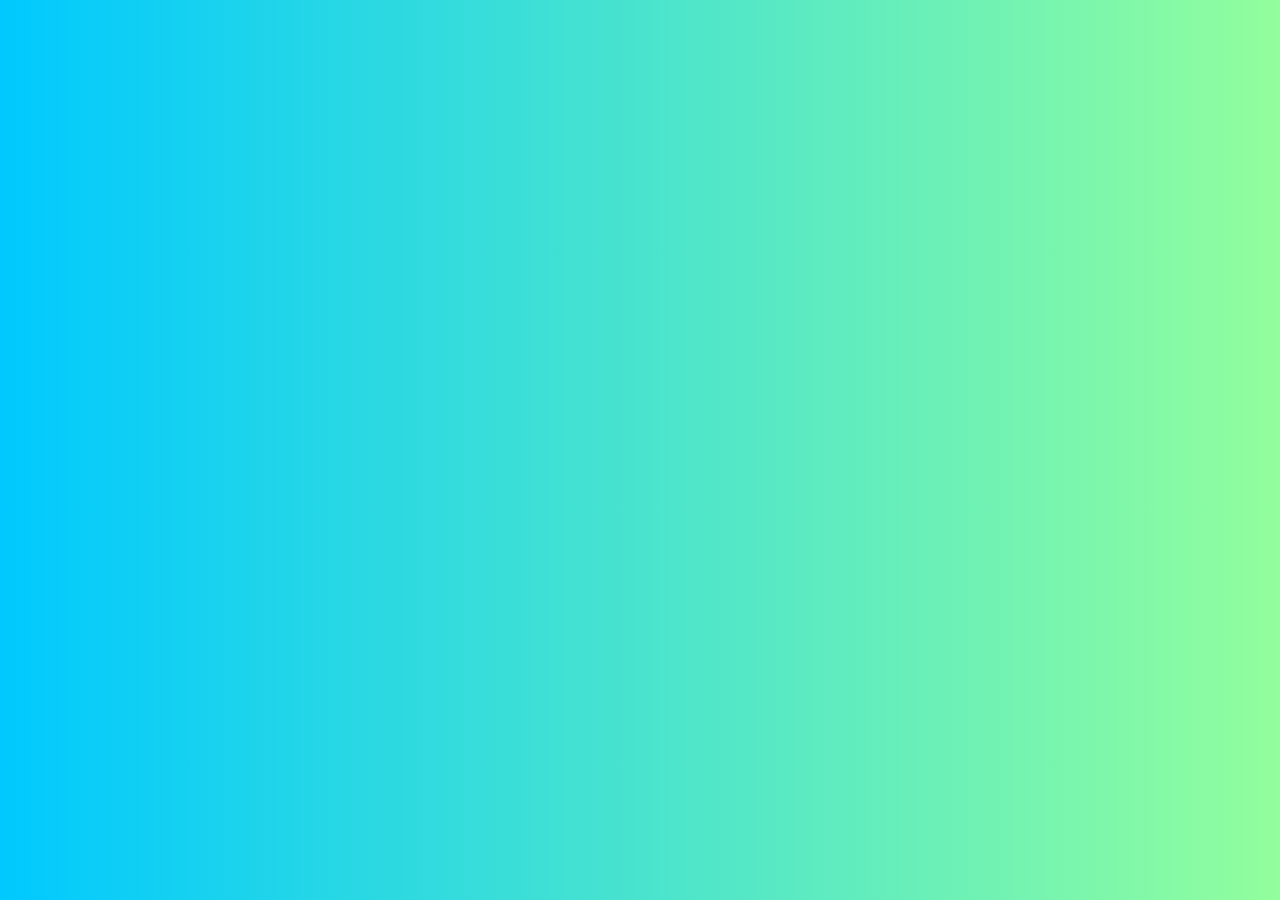
==== Website/index.html @ 94a96672 "first commit" ====
<!DOCTYPE html>
<html lang="en">

<head>
    <meta charset="UTF-8">
    <meta http-equiv="X-UA-Compatible" content="IE=edge">
    <meta name="viewport" content="width=device-width, initial-scale=1.0">
    <title>Untitled</title>
    <link rel="stylesheet" href="styles.css">
</head>

<body>
    <div class="main"></div>
</body>

</html>
---- Website/styles.css ----
* {
    margin: 0;
    padding: 0;
    font-family: sans-serif;
}

.main {
    width: 100%;
    height: 100vh;
    position: relative;
    overflow: hidden;
    background: linear-gradient(90deg, #00C9FF 0%, #92FE9D 100%);

}
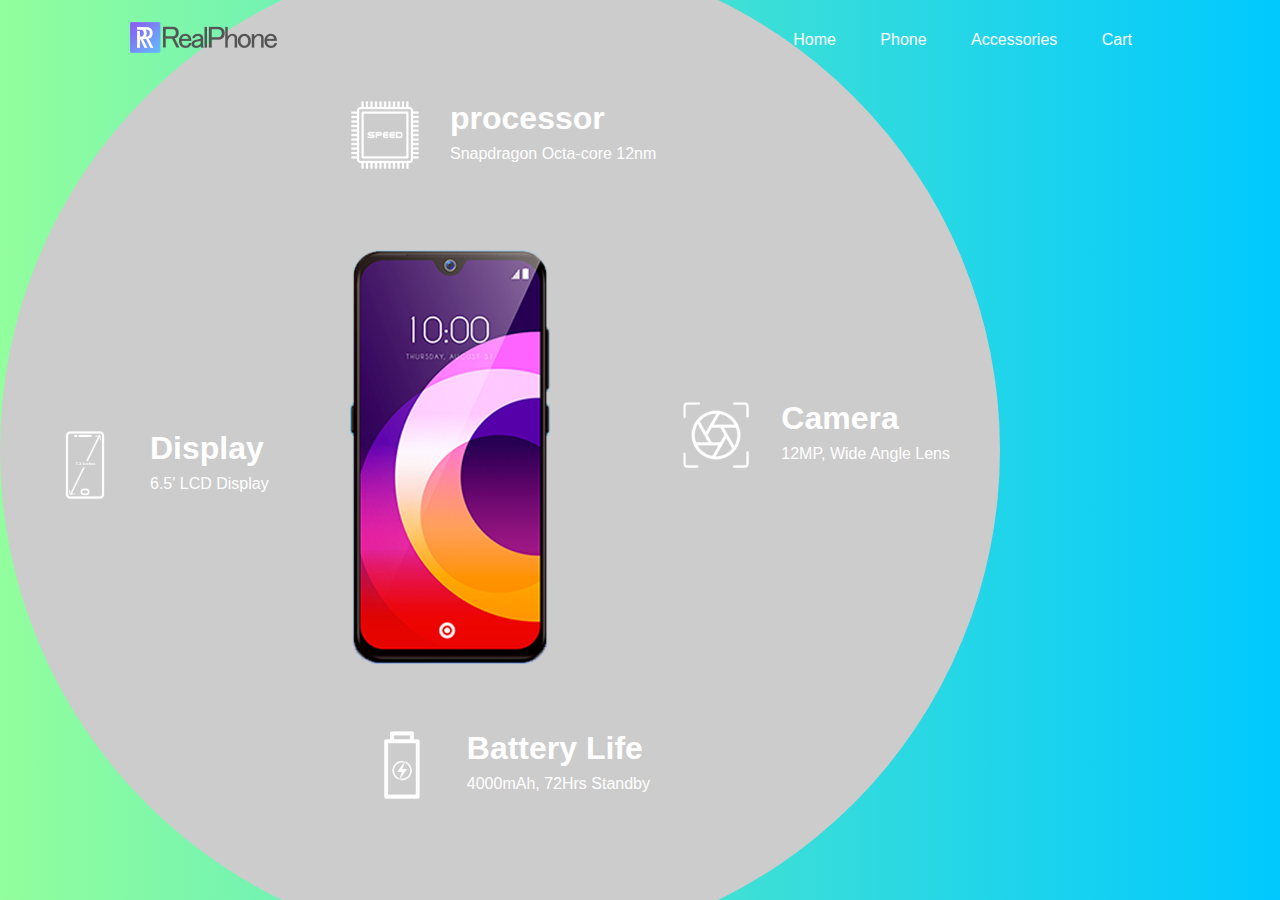
==== commit 968b7dfc: "Structure is done" ====
--- a/Website/index.html
+++ b/Website/index.html
@@ -10,7 +10,59 @@
 </head>
 
 <body>
-    <div class="main"></div>
+    <div class="main">
+        <nav>
+            <div class="logo">
+                <img src="img/logo.png" alt="logo">
+            </div>
+            <div class="nav-links">
+                <ul>
+                    <li><a href="#">Home</a></li>
+                    <li><a href="#">Phone</a></li>
+                    <li><a href="#">Accessories</a></li>
+                    <li><a href="#">Cart</a></li>
+                </ul>
+            </div>
+        </nav>
+
+        <div class="info">
+            <img class="mobile" src="img/mobile.png" alt="mobile" srcset="">
+            <div id="circle">
+                <div class="feature one">
+                    <img src="img/camera.png" alt="camera">
+                    <div>
+                        <h1>Camera</h1>
+                        <p>12MP, Wide Angle Lens</p>
+                    </div>
+                </div>
+                <div class="feature two">
+                    <img src="img/processor.png" alt="processor">
+                    <div>
+                        <h1>processor</h1>
+                        <p>Snapdragon Octa-core 12nm</p>
+                    </div>
+                </div>
+                <div class="feature three">
+                    <img src="img/display.png" alt="display">
+                    <div>
+                        <h1>Display</h1>
+                        <p>6.5' LCD Display</p>
+                    </div>
+                </div>
+                <div class="feature four">
+                    <img src="img/battery.png" alt="battery">
+                    <div>
+                        <h1>Battery Life</h1>
+                        <p>4000mAh, 72Hrs Standby</p>
+                    </div>
+                </div>
+            </div>
+        </div>
+
+        <div class="controls">
+            
+        </div>
+    </div>
 </body>
 
 </html>--- a/Website/styles.css
+++ b/Website/styles.css
@@ -9,6 +9,88 @@
     height: 100vh;
     position: relative;
     overflow: hidden;
-    background: linear-gradient(90deg, #00C9FF 0%, #92FE9D 100%);
+    background: linear-gradient(-90deg, #00C9FF 0%, #92FE9D 100%);
 
+}
+nav {
+    width: 80%;
+    position: sticky;
+    margin: 20px auto;
+    z-index: 1;
+    display: flex;
+    align-items: center;
+}
+.logo {
+    flex-basis: 20%;
+}
+.logo img{
+    width: 150px;
+}
+.nav-links {
+    flex: 1;
+    text-align: right;
+}
+.nav-links ul li {
+    list-style: none;
+    display: inline-block;
+    margin: 0 20px;
+}
+.nav-links ul li a {
+    color: #fff;
+    text-decoration: none;
+}
+.info {
+    width: 1000px;
+    height: 1000px;
+    position: absolute;
+    top: 50%;
+    left: 0;
+    transform: translateY(-50%);
+}
+#circle {
+    width: 1000px;
+    height: 1000px;
+    position: absolute;
+    top: 0;
+    left: 0;
+    border-radius: 50%;
+    background: #ccc;
+}
+.feature img {
+    width: 70px;
+}
+.feature {
+    position: absolute;
+    display: flex;
+    color: white;
+}
+.feature div {
+    margin-left: 30px;
+}
+.feature div p {
+    margin-top: 8px;
+}
+.one {
+    top: 450px;
+    right: 50px;
+}
+.two {
+    top: 150px;
+    left: 350px;
+}
+.three {
+    bottom: 450px;
+    left: 50px;
+}
+.four {
+    bottom: 150px;
+    right: 350px;
+}
+.mobile {
+    width: 200px;
+    position: absolute;
+    top: 30%;
+    left: 45%;
+    transform: translate(-50%);
+    z-index: 1;
 }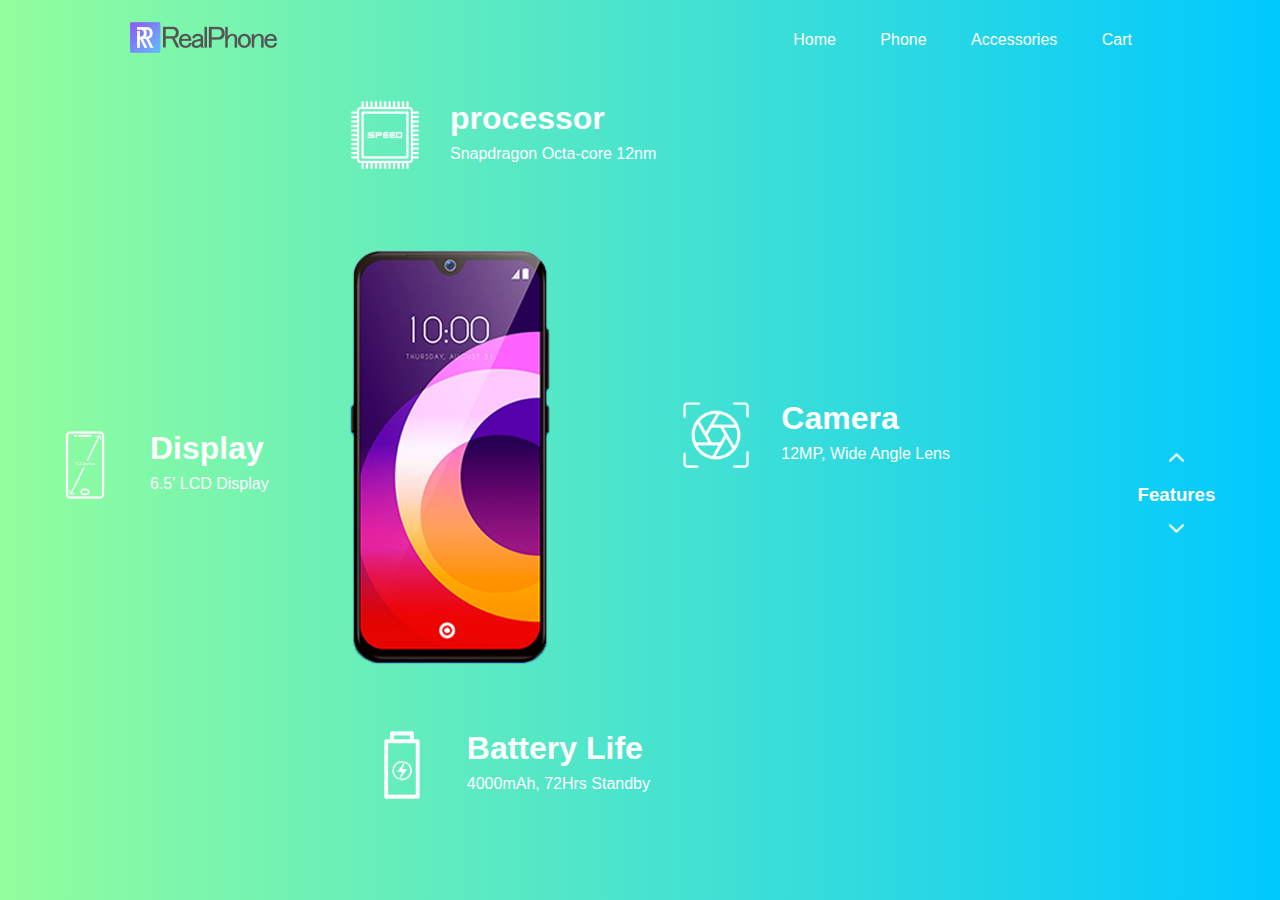
==== commit 9d9ae44f: "Html and CSS are done for now" ====
--- a/Website/index.html
+++ b/Website/index.html
@@ -60,7 +60,9 @@
         </div>
 
         <div class="controls">
-            
+            <img src="img/arrow.png" alt="up-arrow" id="upBtn">
+            <h3>Features</h3>
+            <img src="img/arrow.png" alt="up-arrow" id="downBtn">
         </div>
     </div>
 </body>
--- a/Website/styles.css
+++ b/Website/styles.css
@@ -54,7 +54,6 @@
     top: 0;
     left: 0;
     border-radius: 50%;
-    background: #ccc;
 }
 .feature img {
     width: 70px;
@@ -93,4 +92,24 @@
     left: 45%;
     transform: translate(-50%);
     z-index: 1;
+}
+.controls {
+    position: absolute;
+    right: 2%;
+    top: 50%;
+    transform: translate(-50%);
+    text-align: center;
+}
+.controls h3 {
+    margin: 15px 0;
+    color: #fff;
+}
+#upBtn {
+    width: 15px;
+    cursor: pointer;
+}
+#downBtn {
+    width: 15px;
+    cursor: pointer;
+    transform: rotate(180deg);
 }